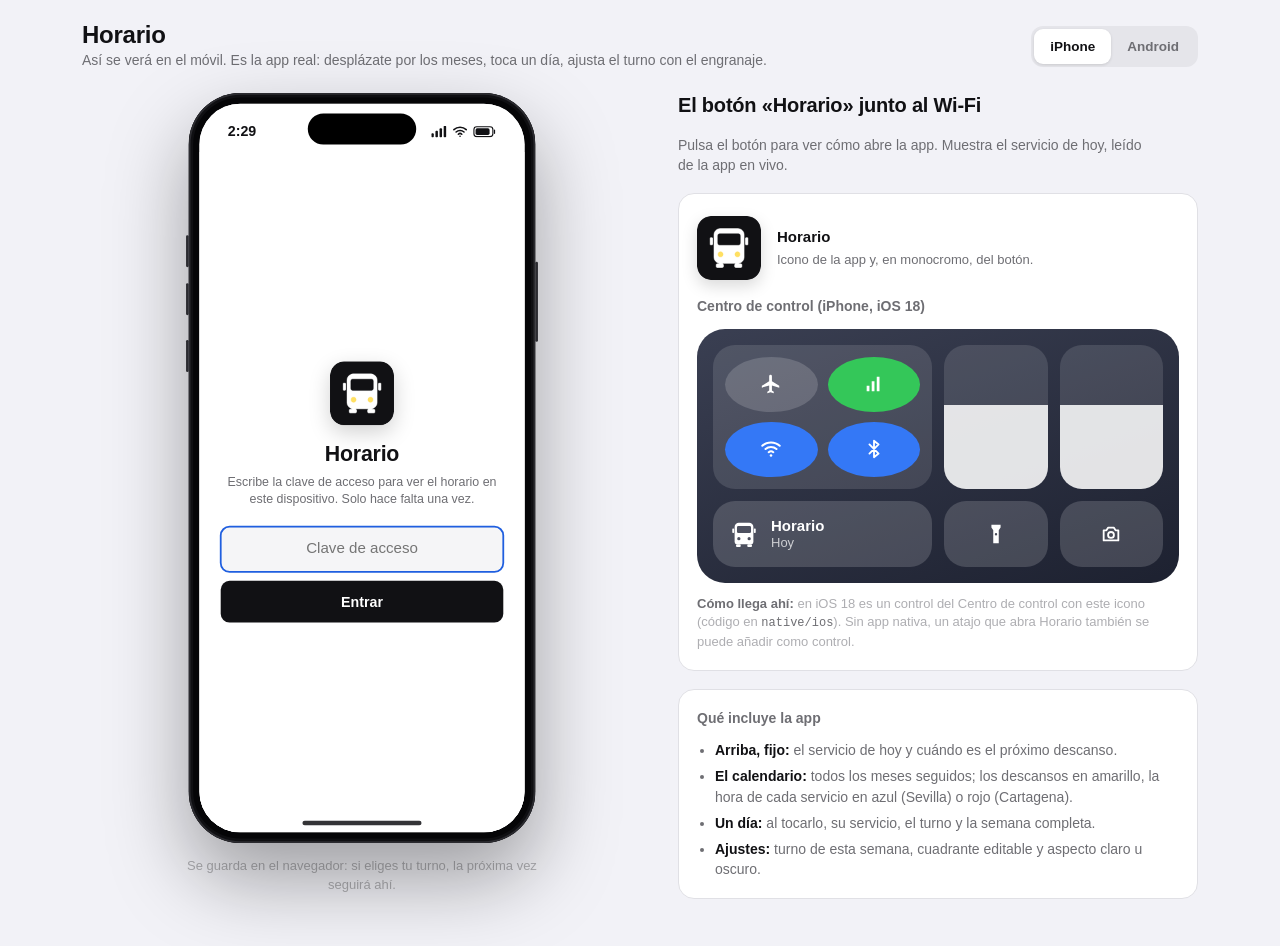
==== preview.html @ b4a84e4a "Horario: calendario del cuadrante rotativo ALSA (PWA) Una pantalla con el calendario continuo, desca" ====
<!doctype html>
<html lang="es">
<head>
  <meta charset="utf-8">
  <meta name="viewport" content="width=device-width, initial-scale=1">
  <title>Horario, vista previa</title>
  <link rel="icon" href="icons/favicon.svg" type="image/svg+xml">
  <style>
    :root {
      --bg: #f2f2f7;
      --panel: #ffffff;
      --panel-2: #e5e5ea;
      --line: #e0e0e5;
      --text: #111114;
      --text-2: #6e6e73;
      --text-3: #aeaeb2;
      --font: -apple-system, BlinkMacSystemFont, "Segoe UI", Roboto, "Helvetica Neue", Arial, sans-serif;
    }
    * { box-sizing: border-box; }
    html, body { margin: 0; }
    body {
      background: var(--bg);
      color: var(--text);
      font-family: var(--font);
      font-size: 15px;
      line-height: 1.45;
      -webkit-font-smoothing: antialiased;
      min-height: 100vh;
    }
    .pv-top {
      display: flex;
      align-items: center;
      justify-content: space-between;
      gap: 20px;
      padding: 22px 32px 10px;
      max-width: 1180px;
      margin: 0 auto;
    }
    .pv-top h1 { margin: 0; font-size: 24px; line-height: 1.1; font-weight: 700; letter-spacing: -0.01em; }
    .pv-top p { margin: 2px 0 0; color: var(--text-2); font-size: 14px; }
    .seg { display: inline-flex; padding: 3px; border-radius: 12px; background: var(--panel-2); }
    .seg button {
      padding: 8px 16px; border: 0; border-radius: 9px; background: transparent; color: var(--text-2);
      font: inherit; font-weight: 600; font-size: 13.5px; cursor: pointer;
    }
    .seg button.is-active { background: var(--panel); color: var(--text); box-shadow: 0 1px 3px rgba(0,0,0,.12); }

    .pv {
      display: grid;
      grid-template-columns: minmax(420px, 1fr) minmax(360px, 520px);
      gap: 36px;
      align-items: start;
      padding: 12px 32px 48px;
      max-width: 1180px;
      margin: 0 auto;
    }
    @media (max-width: 900px) { .pv { grid-template-columns: 1fr; } }

    /* --- el teléfono --- */
    .stage { display: flex; flex-direction: column; align-items: center; gap: 14px; }
    .stage-scale { transform-origin: top center; }
    .phone {
      width: 390px; height: 844px; padding: 12px;
      border-radius: 58px; background: #050507; position: relative;
      box-shadow: 0 40px 90px rgba(0, 0, 0, 0.35), inset 0 0 0 2px #2b2b30, inset 0 0 0 5px #0f0f12;
    }
    .phone::before, .phone::after { content: ""; position: absolute; right: -3px; width: 3px; border-radius: 2px; background: #2b2b30; }
    .phone::before { top: 190px; height: 90px; }
    .phone::after { left: -3px; right: auto; top: 160px; height: 36px; box-shadow: 0 54px 0 #2b2b30, 0 118px 0 #2b2b30; }
    .phone[data-os="android"] { border-radius: 42px; }
    .screen {
      width: 100%; height: 100%; border-radius: 46px; overflow: hidden; background: #ffffff;
      display: flex; flex-direction: column; position: relative;
    }
    .phone[data-os="android"] .screen { border-radius: 30px; }
    .statusbar {
      flex: none; height: 54px; display: flex; align-items: center; justify-content: space-between;
      padding: 8px 32px 0; font-weight: 600; font-size: 16px; position: relative; color: #111114;
      background: #ffffff; transition: background 0.2s, color 0.2s;
    }
    .island {
      position: absolute; left: 50%; top: 11px; transform: translateX(-50%);
      width: 122px; height: 35px; border-radius: 20px; background: #000;
    }
    .phone[data-os="android"] .statusbar { height: 40px; padding-top: 0; font-size: 14px; }
    .phone[data-os="android"] .island { width: 16px; height: 16px; border-radius: 50%; top: 12px; }
    .sb-icons { display: flex; gap: 6px; align-items: center; }
    .sb-icons svg { height: 13px; width: auto; }
    .screen iframe { flex: 1; border: 0; width: 100%; display: block; background: #ffffff; }
    .home {
      position: absolute; bottom: 8px; left: 50%; transform: translateX(-50%);
      width: 134px; height: 5px; border-radius: 3px; background: rgba(17, 17, 20, 0.85); pointer-events: none;
    }
    .screen.is-dark .home { background: rgba(255, 255, 255, 0.92); }
    .phone[data-os="android"] .home { width: 110px; height: 4px; }
    .hint { margin: 0; color: var(--text-3); font-size: 13px; text-align: center; max-width: 380px; }
    .screen .flash { position: absolute; inset: 0; background: #ffffff; opacity: 0; pointer-events: none; transition: opacity 0.25s; }
    .screen.is-opening .flash { opacity: 1; transition: none; }

    /* --- panel derecho --- */
    .panel { display: flex; flex-direction: column; gap: 18px; }
    .panel h2 { margin: 0; font-size: 20px; line-height: 1.2; font-weight: 700; letter-spacing: -0.01em; }
    .panel > p { margin: 0; color: var(--text-2); font-size: 14px; max-width: 60ch; }
    .card { padding: 18px; border-radius: 16px; background: var(--panel); border: 1px solid var(--line); }
    .card h3 { margin: 0 0 12px; font-size: 14px; font-weight: 600; color: var(--text-2); }
    .card p { margin: 12px 0 0; font-size: 13px; color: var(--text-3); }
    .card p b { color: var(--text-2); font-weight: 600; }
    .card p code { font-family: ui-monospace, Menlo, Consolas, monospace; font-size: 12px; color: var(--text-2); }
    .card ul { margin: 0; padding-left: 18px; font-size: 14px; color: var(--text-2); display: grid; gap: 6px; }
    .card ul b { color: var(--text); font-weight: 600; }

    /* Icono de la app */
    .app-icon { display: flex; align-items: center; gap: 16px; padding: 4px 0 16px; }
    .app-icon img { width: 64px; height: 64px; border-radius: 14px; box-shadow: 0 6px 16px rgba(0,0,0,.15); }
    .app-icon b { display: block; font-size: 15px; }
    .app-icon span { font-size: 13px; color: var(--text-2); }

    /* Centro de control iOS 18 */
    .cc {
      border-radius: 28px; padding: 16px;
      background: linear-gradient(160deg, #3a3f52 0%, #1d2130 100%);
      display: grid; grid-template-columns: repeat(4, 1fr); grid-auto-rows: 66px; gap: 12px;
      color: #fff;
    }
    .cc .grp {
      grid-column: span 2; grid-row: span 2; border-radius: 22px; background: rgba(255, 255, 255, 0.12);
      display: grid; grid-template-columns: 1fr 1fr; gap: 10px; padding: 12px;
    }
    .cc .grp i, .cc .tile { display: grid; place-items: center; border-radius: 50%; background: rgba(255, 255, 255, 0.16); }
    .cc .grp i.on { background: #3478f6; }
    .cc .grp i.green { background: #34c759; }
    .cc .grp i svg, .cc .tile svg { width: 22px; height: 22px; }
    .cc .slider { grid-row: span 2; border-radius: 22px; background: rgba(255, 255, 255, 0.12); position: relative; overflow: hidden; }
    .cc .slider::after { content: ""; position: absolute; left: 0; right: 0; bottom: 0; height: 58%; background: rgba(255, 255, 255, 0.85); }
    .cc .tile { border-radius: 22px; }
    .cc .control {
      grid-column: span 2; border-radius: 22px; background: rgba(255, 255, 255, 0.16);
      display: flex; align-items: center; gap: 12px; padding: 0 16px; text-align: left;
      border: 0; cursor: pointer; font: inherit; color: #fff;
    }
    .cc .control:active { background: rgba(255, 255, 255, 0.26); }
    .cc .control .ico { width: 30px; height: 30px; flex: none; }
    .cc .control b { display: block; font-size: 15px; font-weight: 600; line-height: 1.2; }
    .cc .control .sub { display: block; font-size: 13px; opacity: 0.72; line-height: 1.2; }

    /* Ajustes rápidos Android 15 */
    .qs {
      border-radius: 24px; padding: 18px 16px; background: #0e1116;
      display: grid; grid-template-columns: 1fr 1fr; gap: 10px; color: #dfe3ea;
    }
    .qs-head { grid-column: span 2; display: flex; justify-content: space-between; color: #9aa3b2; font-size: 13px; font-weight: 600; padding: 0 6px 4px; }
    .qs .t {
      height: 64px; border-radius: 32px; display: flex; align-items: center; gap: 12px; padding: 0 18px;
      background: #2a2e36; color: #dfe3ea; font-weight: 600; font-size: 14px; text-align: left;
      border: 0; font-family: inherit;
    }
    .qs .t svg { width: 22px; height: 22px; flex: none; }
    .qs .t.on { background: #a8c8ff; color: #0b1c3a; }
    .qs .t b { display: block; font-weight: 600; line-height: 1.2; }
    .qs .t small { display: block; font-weight: 500; font-size: 11.5px; opacity: 0.75; line-height: 1.2; }
    .qs .t.app { cursor: pointer; }
    .qs .t.app .ico { width: 24px; height: 24px; }
    .qs .t.app:active { filter: brightness(0.92); }

    .cc, .qs { display: none; }
    body[data-os="ios"] .cc, body[data-os="android"] .qs { display: grid; }
  </style>
</head>
<body data-os="ios">
  <svg width="0" height="0" style="position:absolute" aria-hidden="true">
    <symbol id="ico-bus" viewBox="0 0 64 64">
      <g fill="currentColor">
        <rect x="7" y="20" width="4" height="10" rx="1.5"/>
        <rect x="53" y="20" width="4" height="10" rx="1.5"/>
        <rect x="15" y="54" width="10" height="5.5" rx="2"/>
        <rect x="39" y="54" width="10" height="5.5" rx="2"/>
        <path fill-rule="evenodd" d="M21 8h22a9 9 0 0 1 9 9v32a5 5 0 0 1-5 5H17a5 5 0 0 1-5-5V17a9 9 0 0 1 9-9zm-1 7h24a3 3 0 0 1 3 3v9a3 3 0 0 1-3 3H20a3 3 0 0 1-3-3v-9a3 3 0 0 1 3-3zm1 23.5a3.5 3.5 0 1 0 0 7 3.5 3.5 0 0 0 0-7zm22 0a3.5 3.5 0 1 0 0 7 3.5 3.5 0 0 0 0-7z"/>
      </g>
    </symbol>
  </svg>

  <header class="pv-top">
    <div>
      <h1>Horario</h1>
      <p>Así se verá en el móvil. Es la app real: desplázate por los meses, toca un día, ajusta el turno con el engranaje.</p>
    </div>
    <div class="seg" role="group" aria-label="Sistema">
      <button type="button" data-os="ios" class="is-active">iPhone</button>
      <button type="button" data-os="android">Android</button>
    </div>
  </header>

  <main class="pv">
    <section class="stage">
      <div class="stage-scale" id="stage-scale">
        <div class="phone" id="phone" data-os="ios">
          <div class="screen" id="screen">
            <div class="statusbar" id="statusbar">
              <span class="sb-time" id="sb-time">9:41</span>
              <span class="island"></span>
              <span class="sb-icons">
                <svg viewBox="0 0 20 14" fill="currentColor"><rect x="0" y="9" width="3" height="5" rx="1"/><rect x="5" y="6" width="3" height="8" rx="1"/><rect x="10" y="3" width="3" height="11" rx="1"/><rect x="15" y="0" width="3" height="14" rx="1"/></svg>
                <svg viewBox="0 0 18 14" fill="none" stroke="currentColor" stroke-width="1.9" stroke-linecap="round"><path d="M1.5 4.5a11 11 0 0 1 15 0M4.2 7.4a7 7 0 0 1 9.6 0M6.9 10.2a3 3 0 0 1 4.2 0"/><circle cx="9" cy="12.6" r="1" fill="currentColor" stroke="none"/></svg>
                <svg viewBox="0 0 28 14" fill="none" stroke="currentColor" stroke-width="1.4"><rect x="1" y="1" width="23" height="12" rx="3.5"/><rect x="3" y="3" width="17" height="8" rx="2" fill="currentColor" stroke="none"/><path d="M26 5v4" stroke-linecap="round"/></svg>
              </span>
            </div>
            <iframe id="app" src="index.html" title="Horario"></iframe>
            <div class="home"></div>
            <div class="flash"></div>
          </div>
        </div>
      </div>
      <p class="hint">Se guarda en el navegador: si eliges tu turno, la próxima vez seguirá ahí.</p>
    </section>

    <aside class="panel">
      <h2>El botón «Horario» junto al Wi‑Fi</h2>
      <p>Pulsa el botón para ver cómo abre la app. Muestra el servicio de hoy, leído de la app en vivo.</p>

      <div class="card">
        <div class="app-icon">
          <img src="icons/icon-192.png" alt="Icono de Horario" width="64" height="64">
          <div><b>Horario</b><span>Icono de la app y, en monocromo, del botón.</span></div>
        </div>
        <h3 id="mock-title">Centro de control (iPhone, iOS 18)</h3>

        <div class="cc" aria-label="Centro de control">
          <div class="grp">
            <i title="Modo avión"><svg viewBox="0 0 24 24" fill="currentColor"><path d="M21 16v-2l-8-5V3.5a1.5 1.5 0 0 0-3 0V9l-8 5v2l8-2.5V19l-2 1.5V22l3.5-1 3.5 1v-1.5L13 19v-5.5z"/></svg></i>
            <i class="green" title="Datos móviles"><svg viewBox="0 0 24 24" fill="currentColor"><path d="M4 20h3v-6H4zm5.5 0h3V9h-3zm5.5 0h3V4h-3z"/></svg></i>
            <i class="on" title="Wi‑Fi"><svg viewBox="0 0 24 24" fill="none" stroke="currentColor" stroke-width="2.2" stroke-linecap="round"><path d="M2.5 8.5a14 14 0 0 1 19 0M6 12a9 9 0 0 1 12 0M9.5 15.5a4 4 0 0 1 5 0"/><circle cx="12" cy="19" r="1.4" fill="currentColor" stroke="none"/></svg></i>
            <i class="on" title="Bluetooth"><svg viewBox="0 0 24 24" fill="none" stroke="currentColor" stroke-width="2" stroke-linecap="round" stroke-linejoin="round"><path d="M7 7l10 10-5 4V3l5 4L7 17"/></svg></i>
          </div>
          <div class="slider" title="Brillo"></div>
          <div class="slider" title="Volumen"></div>
          <button type="button" class="control" data-action="open" title="Abrir Horario">
            <svg class="ico"><use href="#ico-bus"/></svg>
            <span><b>Horario</b><span class="sub" data-today>Hoy</span></span>
          </button>
          <div class="tile" title="Linterna"><svg viewBox="0 0 24 24" fill="currentColor"><path d="M7 2h10v3l-2 3v14H9V8L7 5zm5 9a1.3 1.3 0 1 0 0 2.6A1.3 1.3 0 0 0 12 11z"/></svg></div>
          <div class="tile" title="Cámara"><svg viewBox="0 0 24 24" fill="none" stroke="currentColor" stroke-width="2" stroke-linejoin="round"><path d="M4 8h3l2-3h6l2 3h3v11H4z"/><circle cx="12" cy="13" r="3.2"/></svg></div>
        </div>

        <div class="qs" aria-label="Ajustes rápidos">
          <div class="qs-head"><span id="qs-date">sáb, 12 sep</span><span>78 %</span></div>
          <div class="t on"><svg viewBox="0 0 24 24" fill="none" stroke="currentColor" stroke-width="2.2" stroke-linecap="round"><path d="M2.5 8.5a14 14 0 0 1 19 0M6 12a9 9 0 0 1 12 0M9.5 15.5a4 4 0 0 1 5 0"/><circle cx="12" cy="19" r="1.4" fill="currentColor" stroke="none"/></svg><span><b>Internet</b><small>Casa_5G</small></span></div>
          <div class="t on"><svg viewBox="0 0 24 24" fill="none" stroke="currentColor" stroke-width="2" stroke-linecap="round" stroke-linejoin="round"><path d="M7 7l10 10-5 4V3l5 4L7 17"/></svg><span><b>Bluetooth</b><small>Activado</small></span></div>
          <button type="button" class="t on app" data-action="open" title="Abrir Horario">
            <svg class="ico"><use href="#ico-bus"/></svg>
            <span><b>Horario</b><small data-today>Hoy</small></span>
          </button>
          <div class="t"><svg viewBox="0 0 24 24" fill="currentColor"><path d="M7 2h10v3l-2 3v14H9V8L7 5zm5 9a1.3 1.3 0 1 0 0 2.6A1.3 1.3 0 0 0 12 11z"/></svg><span><b>Linterna</b></span></div>
          <div class="t"><svg viewBox="0 0 24 24" fill="currentColor"><path d="M21 16v-2l-8-5V3.5a1.5 1.5 0 0 0-3 0V9l-8 5v2l8-2.5V19l-2 1.5V22l3.5-1 3.5 1v-1.5L13 19v-5.5z"/></svg><span><b>Modo avión</b></span></div>
          <div class="t"><svg viewBox="0 0 24 24" fill="none" stroke="currentColor" stroke-width="2" stroke-linecap="round"><circle cx="12" cy="12" r="9"/><path d="M8 12h8"/></svg><span><b>No molestar</b></span></div>
        </div>

        <p id="mock-note"></p>
      </div>

      <div class="card">
        <h3>Qué incluye la app</h3>
        <ul>
          <li><b>Arriba, fijo:</b> el servicio de hoy y cuándo es el próximo descanso.</li>
          <li><b>El calendario:</b> todos los meses seguidos; los descansos en amarillo, la hora de cada servicio en azul (Sevilla) o rojo (Cartagena).</li>
          <li><b>Un día:</b> al tocarlo, su servicio, el turno y la semana completa.</li>
          <li><b>Ajustes:</b> turno de esta semana, cuadrante editable y aspecto claro u oscuro.</li>
        </ul>
      </div>
    </aside>
  </main>

  <script>
    (function () {
      var body = document.body;
      var phone = document.getElementById('phone');
      var screen = document.getElementById('screen');
      var statusbar = document.getElementById('statusbar');
      var app = document.getElementById('app');
      var scaleEl = document.getElementById('stage-scale');
      var title = document.getElementById('mock-title');
      var note = document.getElementById('mock-note');
      var NOTES = {
        ios: '<b>Cómo llega ahí:</b> en iOS 18 es un control del Centro de control con este icono (código en <code>native/ios</code>). Sin app nativa, un atajo que abra Horario también se puede añadir como control.',
        android: '<b>Cómo llega ahí:</b> es un botón de Ajustes rápidos con este icono, que abre Horario y puede mostrar el servicio del día (código en <code>native/android</code>). Necesita envolver la web en una app mínima; hasta entonces, el icono en la pantalla de inicio funciona igual.'
      };
      var TITLES = { ios: 'Centro de control (iPhone, iOS 18)', android: 'Ajustes rápidos (Android)' };

      function setOs(os) {
        body.dataset.os = os;
        phone.dataset.os = os;
        document.querySelectorAll('.seg button').forEach(function (b) { b.classList.toggle('is-active', b.dataset.os === os); });
        title.textContent = TITLES[os];
        note.innerHTML = NOTES[os];
      }
      document.querySelectorAll('.seg button').forEach(function (b) {
        b.addEventListener('click', function () { setOs(b.dataset.os); });
      });
      setOs('ios');

      document.querySelectorAll('[data-action="open"]').forEach(function (b) {
        b.addEventListener('click', function () {
          screen.classList.add('is-opening');
          app.src = 'index.html?t=' + Date.now();
          setTimeout(function () { screen.classList.remove('is-opening'); }, 350);
        });
      });

      // La app avisa de su tema y del servicio de hoy.
      window.addEventListener('message', function (e) {
        if (!e.data) return;
        if (e.data.type === 'horario:theme') {
          var light = e.data.theme === 'light';
          screen.classList.toggle('is-dark', !light);
          statusbar.style.background = light ? '#ffffff' : '#000000';
          statusbar.style.color = light ? '#111114' : '#ffffff';
          app.style.background = light ? '#ffffff' : '#000000';
        } else if (e.data.type === 'horario:today') {
          document.querySelectorAll('[data-today]').forEach(function (n) { n.textContent = e.data.text; });
        }
      });

      function fit() {
        var avail = window.innerHeight - 150;
        var s = Math.min(1, Math.max(0.5, avail / 844));
        scaleEl.style.transform = 'scale(' + s + ')';
        scaleEl.style.height = Math.round(844 * s) + 'px';
      }
      window.addEventListener('resize', fit);
      fit();

      function clock() {
        var d = new Date();
        var dows = ['dom', 'lun', 'mar', 'mié', 'jue', 'vie', 'sáb'];
        var months = ['ene', 'feb', 'mar', 'abr', 'may', 'jun', 'jul', 'ago', 'sep', 'oct', 'nov', 'dic'];
        document.getElementById('sb-time').textContent = d.getHours() + ':' + String(d.getMinutes()).padStart(2, '0');
        document.getElementById('qs-date').textContent = dows[d.getDay()] + ', ' + d.getDate() + ' ' + months[d.getMonth()];
      }
      clock();
      setInterval(clock, 30000);
    })();
  </script>
</body>
</html>
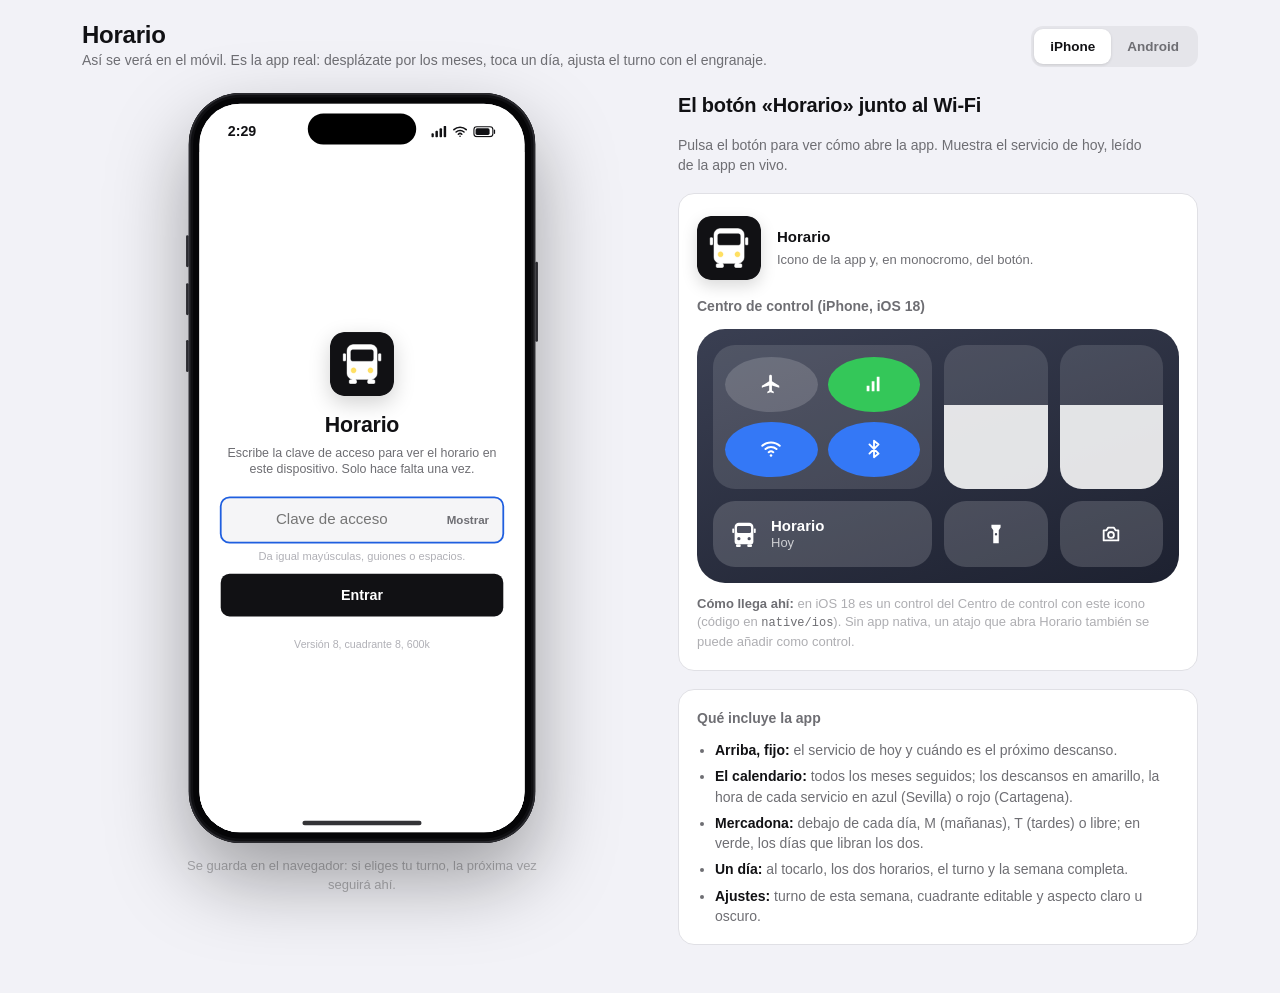
==== commit 0016776d: "Horario de Mercadona solapado: días libres de los dos (v8)" ====
--- a/preview.html
+++ b/preview.html
@@ -262,7 +262,8 @@
         <ul>
           <li><b>Arriba, fijo:</b> el servicio de hoy y cuándo es el próximo descanso.</li>
           <li><b>El calendario:</b> todos los meses seguidos; los descansos en amarillo, la hora de cada servicio en azul (Sevilla) o rojo (Cartagena).</li>
-          <li><b>Un día:</b> al tocarlo, su servicio, el turno y la semana completa.</li>
+          <li><b>Mercadona:</b> debajo de cada día, M (mañanas), T (tardes) o libre; en verde, los días que libran los dos.</li>
+          <li><b>Un día:</b> al tocarlo, los dos horarios, el turno y la semana completa.</li>
           <li><b>Ajustes:</b> turno de esta semana, cuadrante editable y aspecto claro u oscuro.</li>
         </ul>
       </div>
